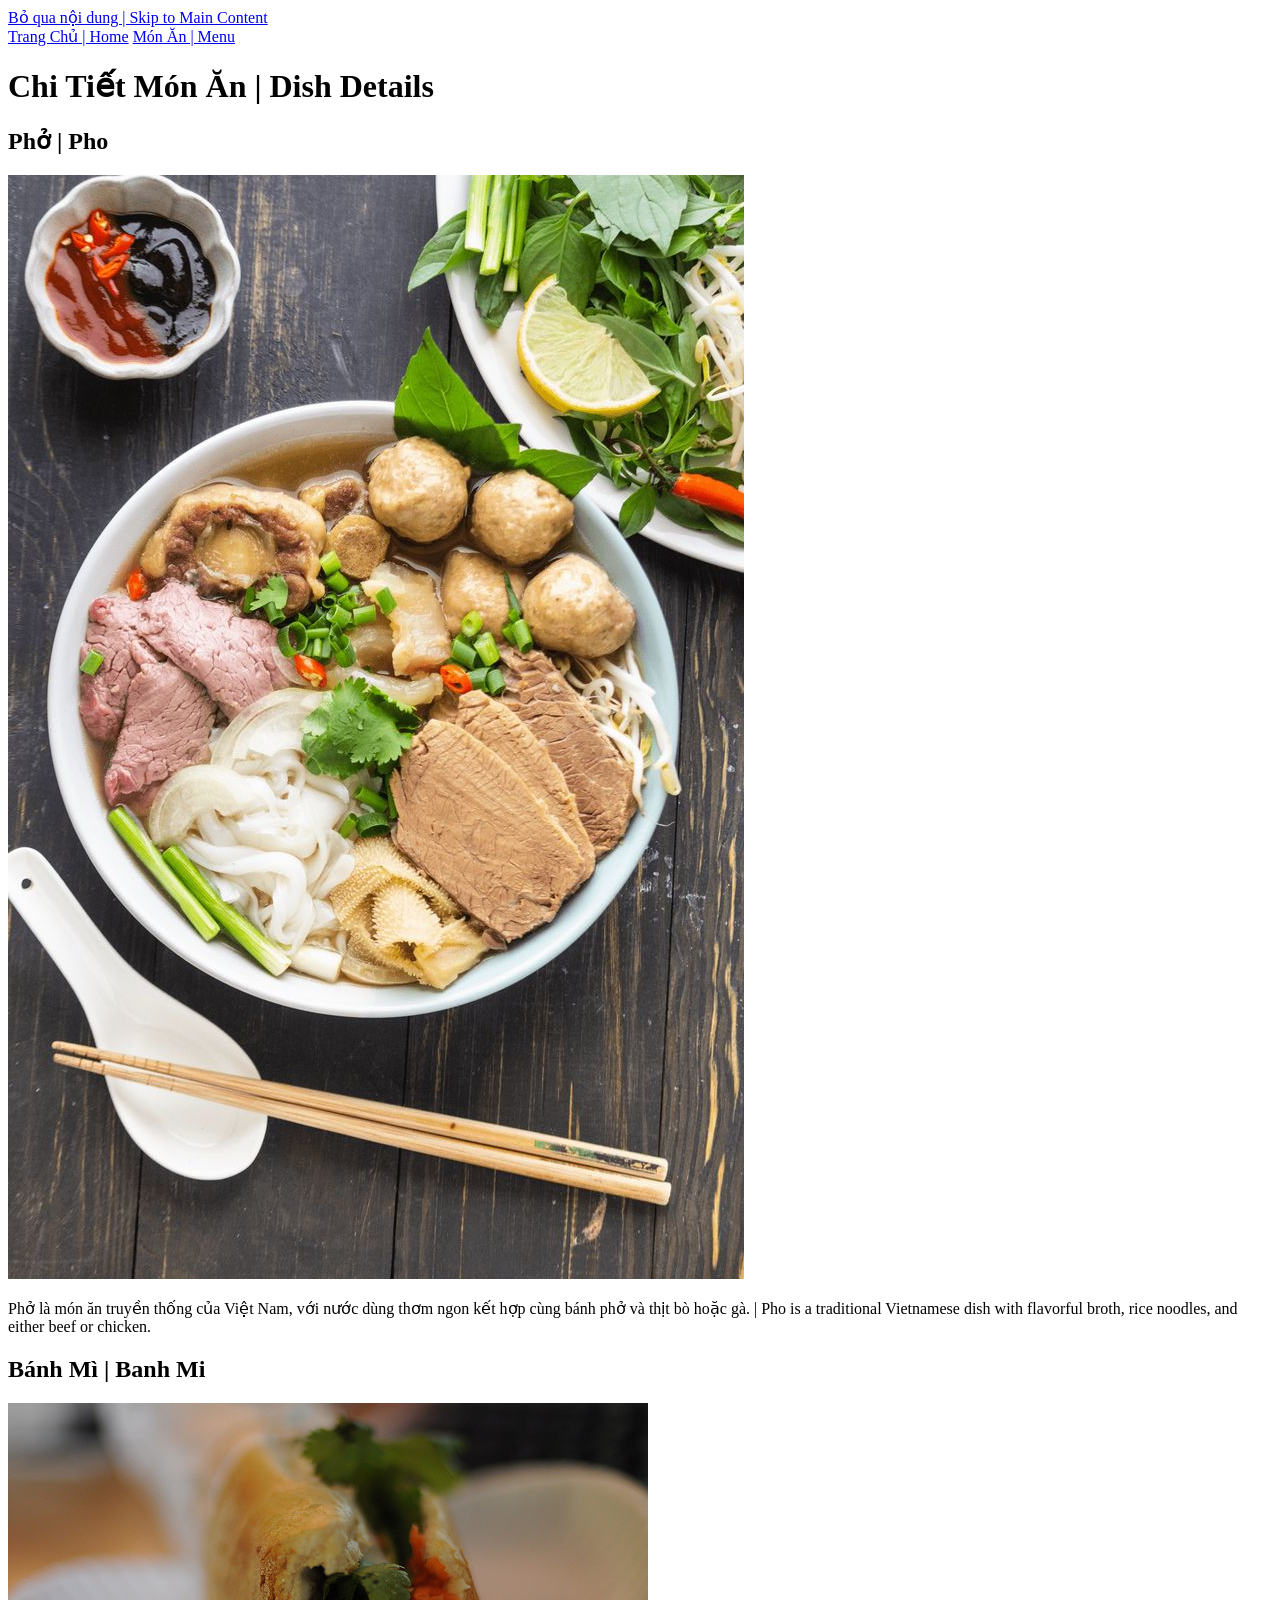
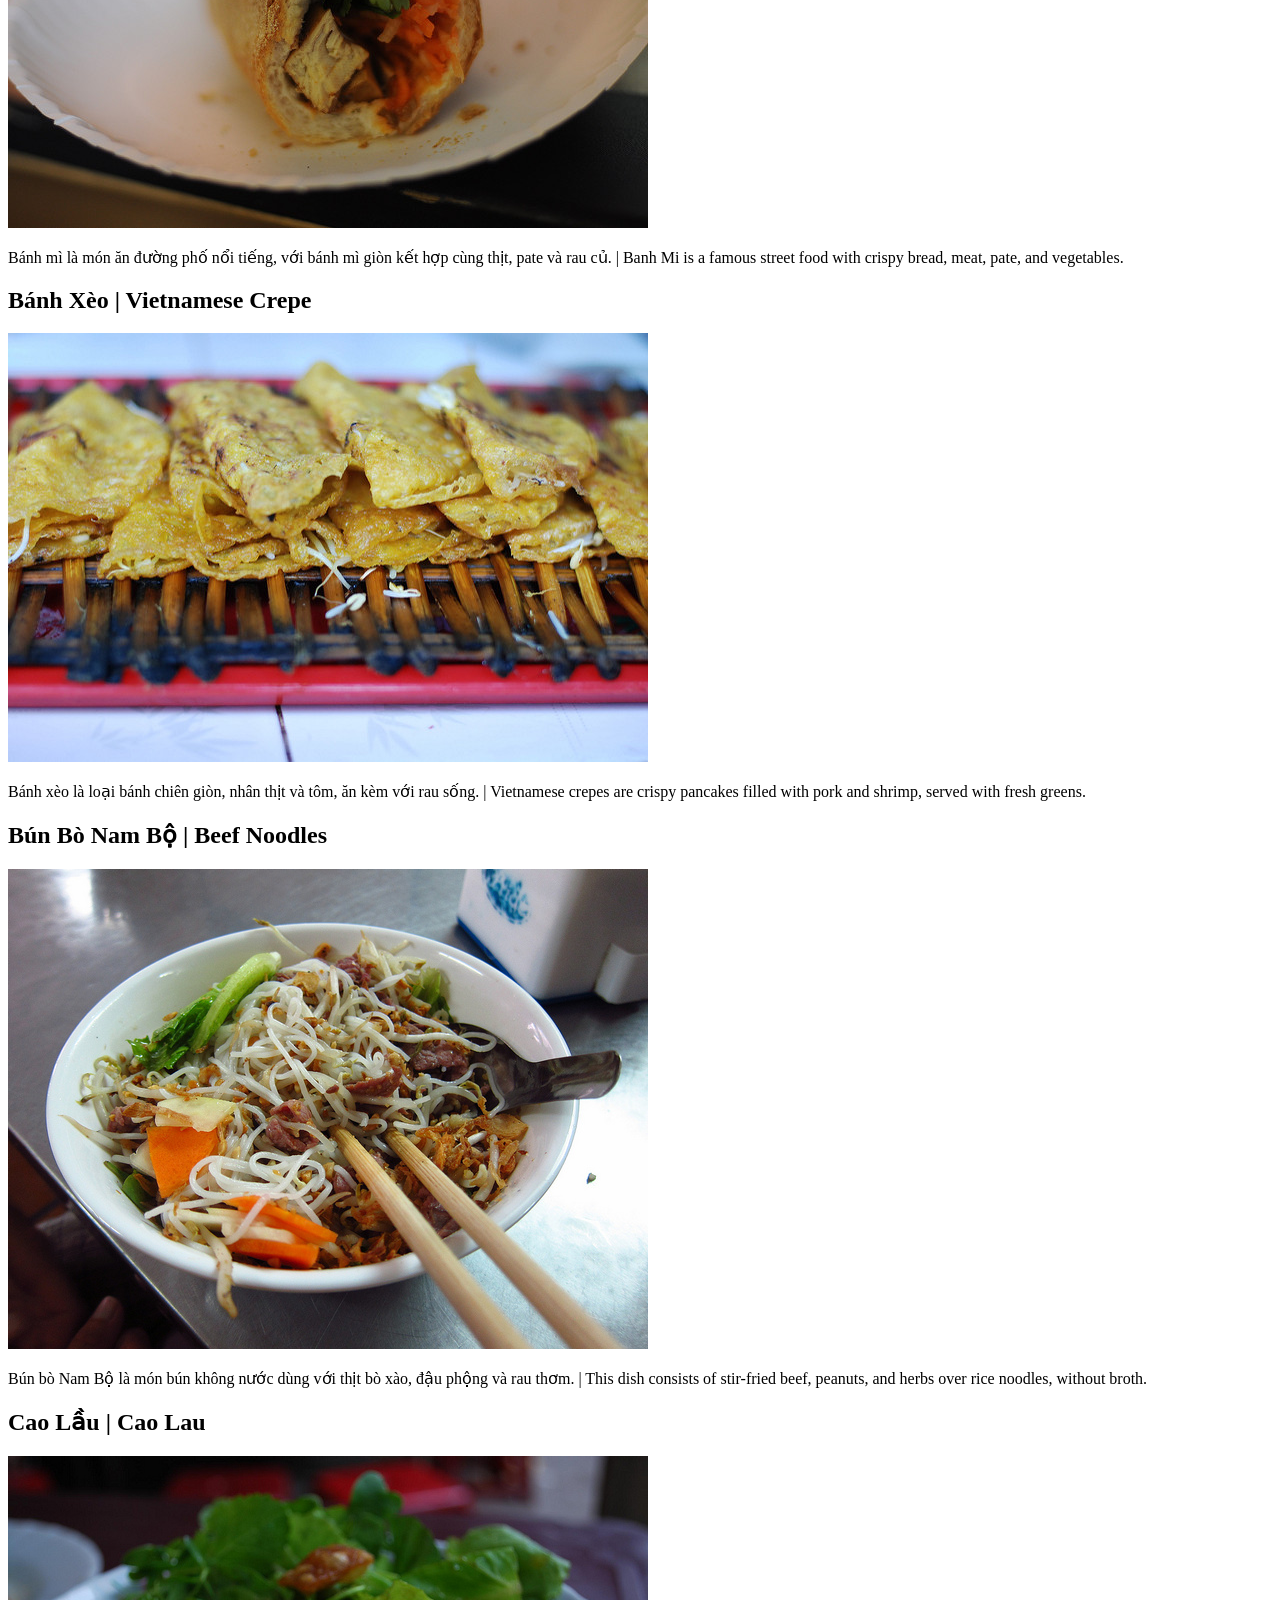
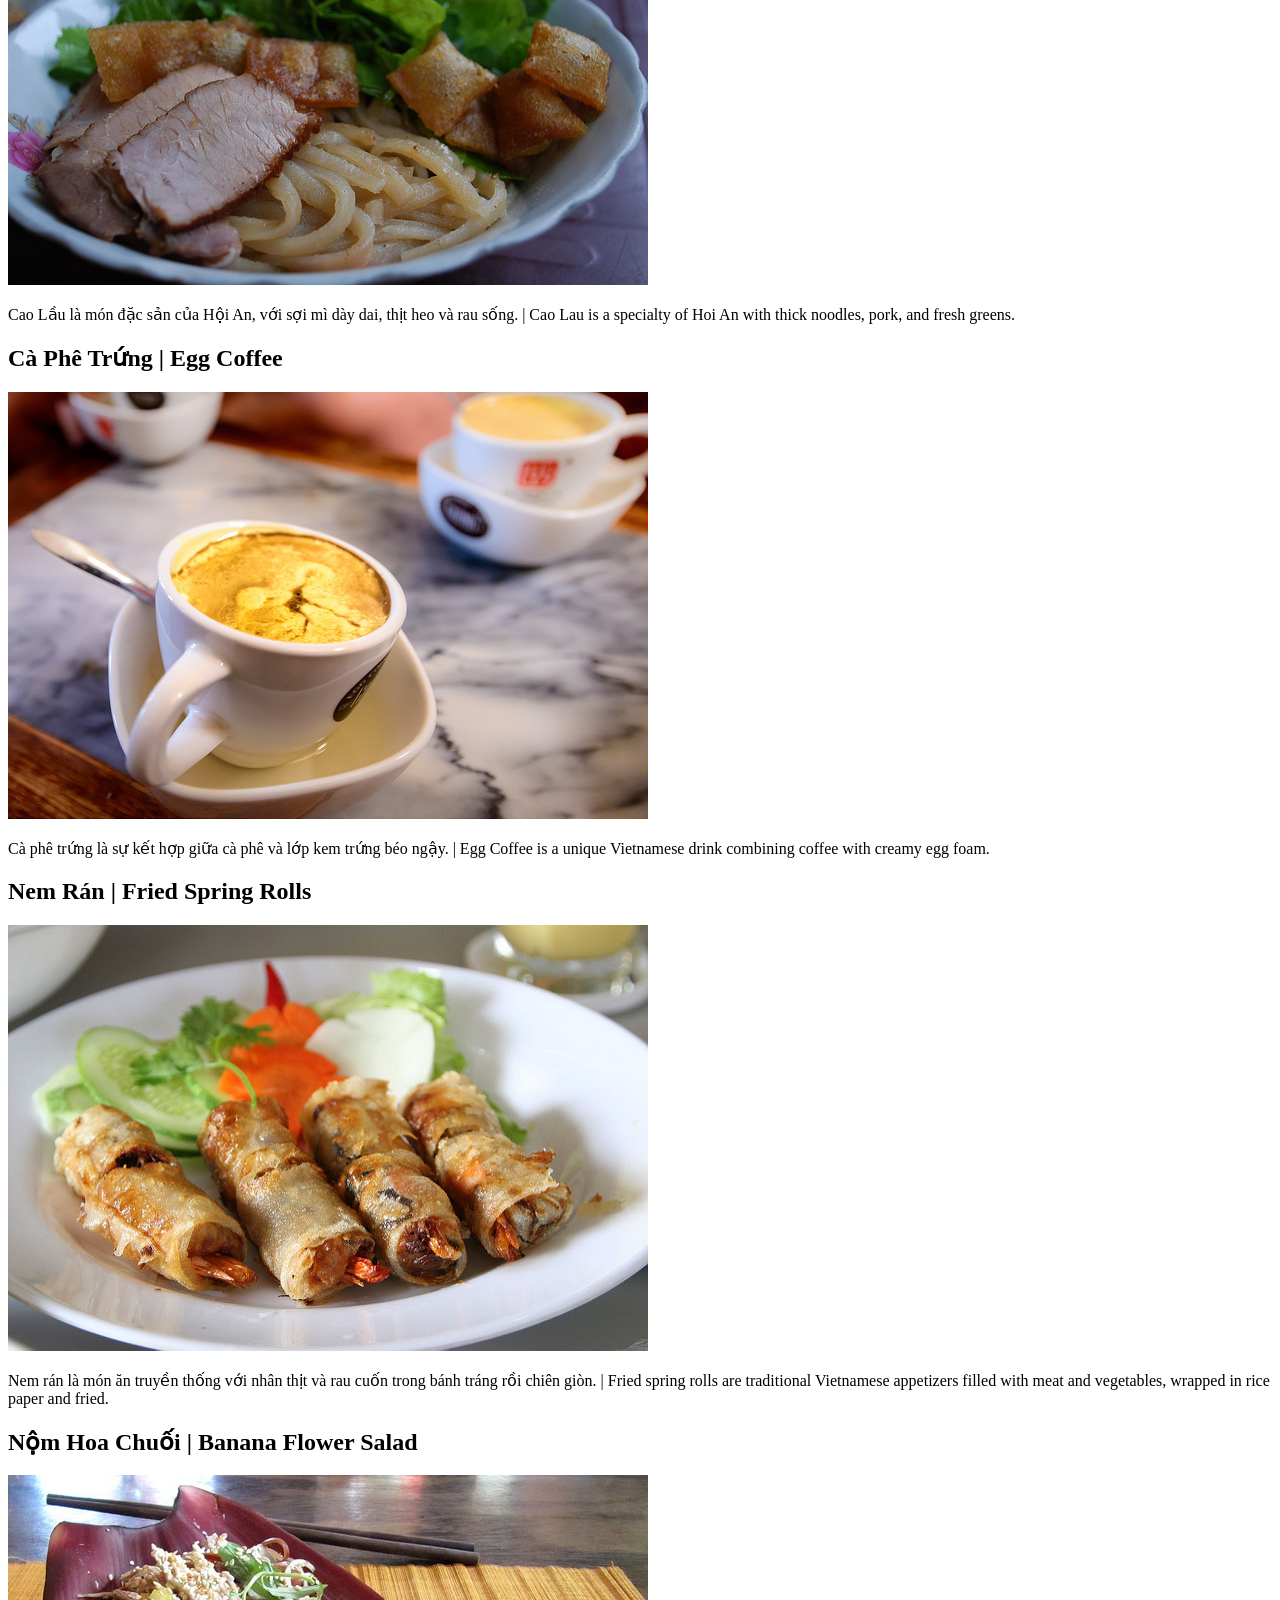
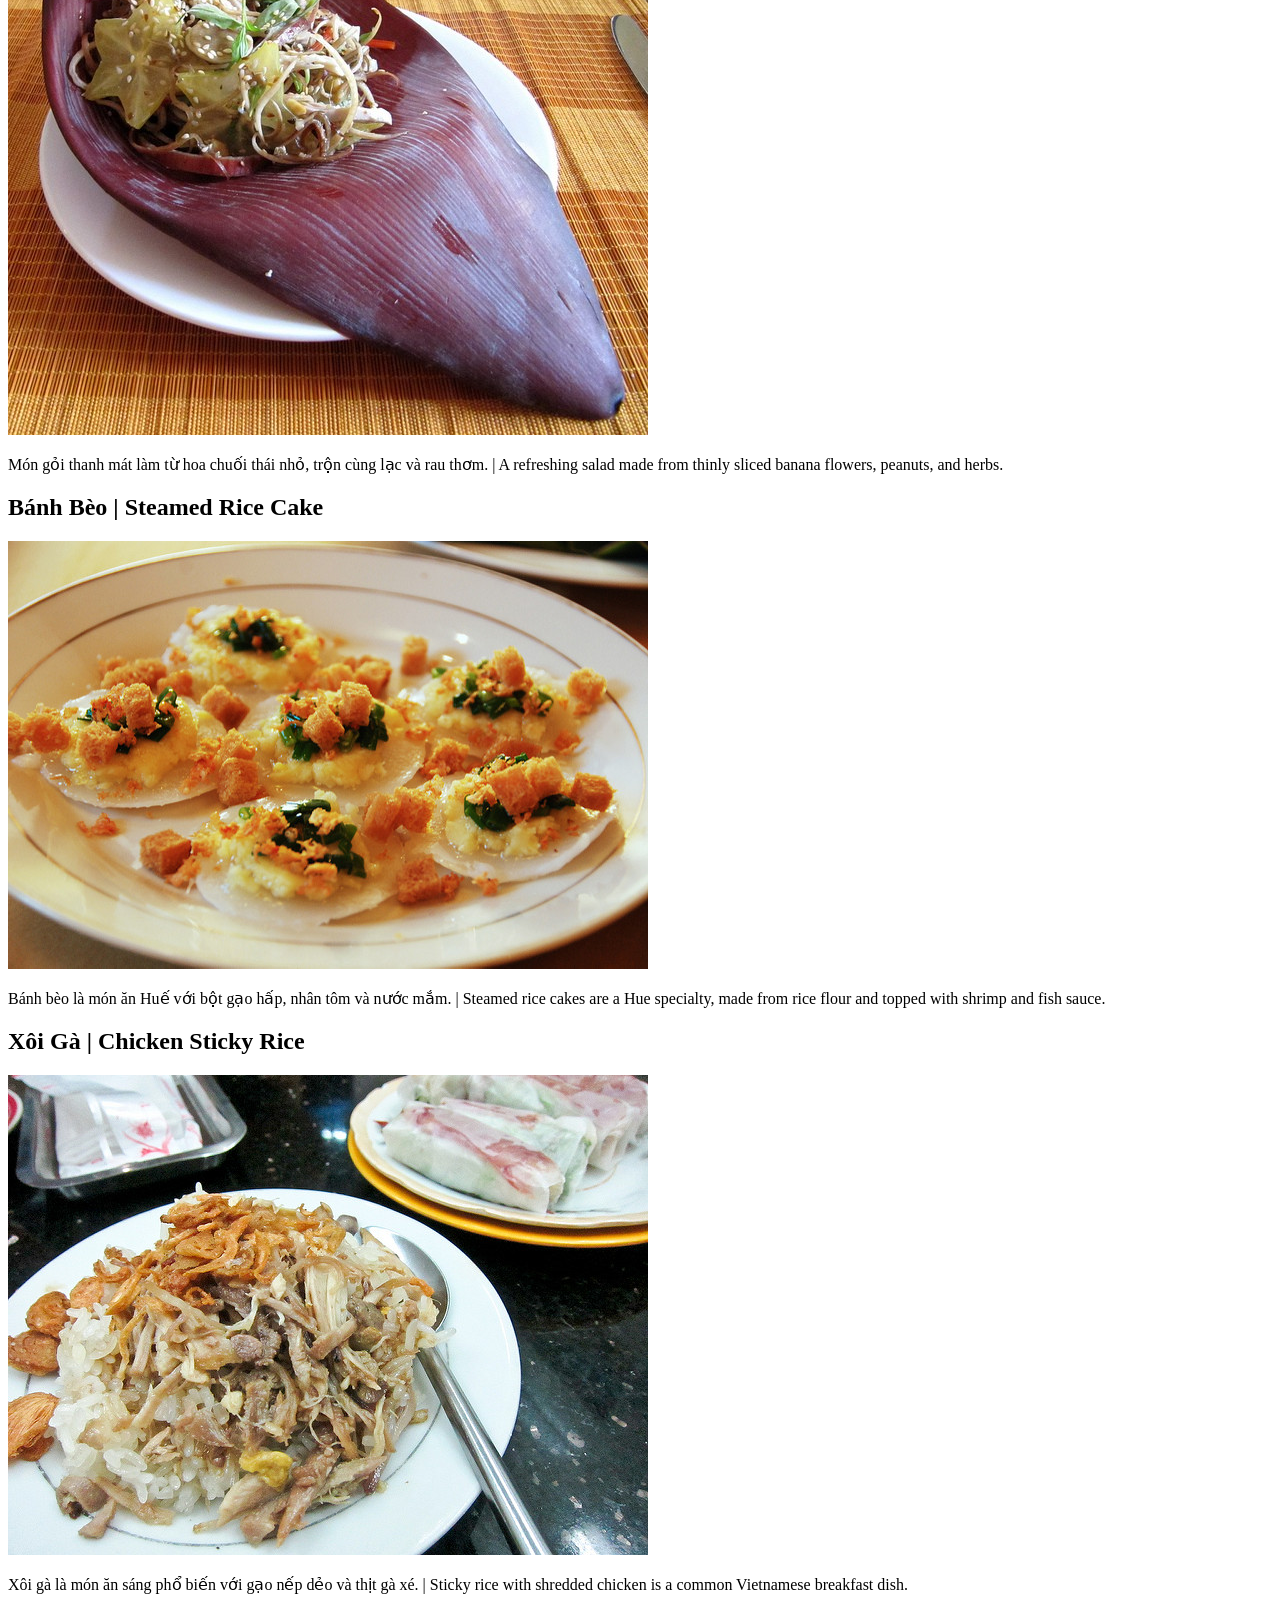
==== src/details.html @ d13ff6bf "push homework 3, 4" ====
<!DOCTYPE html>
<html lang="vi">
<head>
    <meta charset="UTF-8">
    <meta name="viewport" content="width=device-width, initial-scale=1.0">
    <title>Chi Tiết Món Ăn | Dish Details</title>
    <link rel="stylesheet" href="styles.css">
</head>
<body>
    <a href="#main-content" class="skip-link">Bỏ qua nội dung | Skip to Main Content</a>
    <nav>
        <a href="index.html">Trang Chủ | Home</a>
        <a href="menu.html">Món Ăn | Menu</a>
    </nav>
    <header>
        <h1>Chi Tiết Món Ăn | Dish Details</h1>
    </header>
    <main id="main-content">
        <section class="dish">
            <h2>Phở | Pho</h2>
            <img src="images/pho.jpg" alt="Bát phở Việt Nam | A bowl of Vietnamese Pho">
            <p>Phở là món ăn truyền thống của Việt Nam, với nước dùng thơm ngon kết hợp cùng bánh phở và thịt bò hoặc gà. | Pho is a traditional Vietnamese dish with flavorful broth, rice noodles, and either beef or chicken.</p>
        </section>
        <section class="dish">
            <h2>Bánh Mì | Banh Mi</h2>
            <img src="images/banh_mi_vietnam_food.jpg" alt="Bánh mì Việt Nam | Vietnamese Banh Mi">
            <p>Bánh mì là món ăn đường phố nổi tiếng, với bánh mì giòn kết hợp cùng thịt, pate và rau củ. | Banh Mi is a famous street food with crispy bread, meat, pate, and vegetables.</p>
        </section>
        <section class="dish">
            <h2>Bánh Xèo | Vietnamese Crepe</h2>
            <img src="images/banh_xeo_vietnam_food.jpg" alt="Bánh xèo Việt Nam | Vietnamese Crepe">
            <p>Bánh xèo là loại bánh chiên giòn, nhân thịt và tôm, ăn kèm với rau sống. | Vietnamese crepes are crispy pancakes filled with pork and shrimp, served with fresh greens.</p>
        </section>
        <section class="dish">
            <h2>Bún Bò Nam Bộ | Beef Noodles</h2>
            <img src="images/bun_bo_nam_bo_vietnam_food.jpg" alt="Bún bò Nam Bộ | Vietnamese Beef Noodles">
            <p>Bún bò Nam Bộ là món bún không nước dùng với thịt bò xào, đậu phộng và rau thơm. | This dish consists of stir-fried beef, peanuts, and herbs over rice noodles, without broth.</p>
        </section>
        <section class="dish">
            <h2>Cao Lầu | Cao Lau</h2>
            <img src="images/cao_lau_vietnam_food.jpg" alt="Cao Lầu Việt Nam | Vietnamese Cao Lau">
            <p>Cao Lầu là món đặc sản của Hội An, với sợi mì dày dai, thịt heo và rau sống. | Cao Lau is a specialty of Hoi An with thick noodles, pork, and fresh greens.</p>
        </section>
        <section class="dish">
            <h2>Cà Phê Trứng | Egg Coffee</h2>
            <img src="images/egg_coffee_vietnam_food.jpg" alt="Cà phê trứng Việt Nam | Vietnamese Egg Coffee">
            <p>Cà phê trứng là sự kết hợp giữa cà phê và lớp kem trứng béo ngậy. | Egg Coffee is a unique Vietnamese drink combining coffee with creamy egg foam.</p>
        </section>
        <section class="dish">
            <h2>Nem Rán | Fried Spring Rolls</h2>
            <img src="images/fried_spring_rolls_vietnam_food.jpg" alt="Nem rán Việt Nam | Vietnamese Fried Spring Rolls">
            <p>Nem rán là món ăn truyền thống với nhân thịt và rau cuốn trong bánh tráng rồi chiên giòn. | Fried spring rolls are traditional Vietnamese appetizers filled with meat and vegetables, wrapped in rice paper and fried.</p>
        </section>
        <section class="dish">
            <h2>Nộm Hoa Chuối | Banana Flower Salad</h2>
            <img src="images/banana_flower_vietnam_food.jpg" alt="Nộm hoa chuối | Banana Flower Salad">
            <p>Món gỏi thanh mát làm từ hoa chuối thái nhỏ, trộn cùng lạc và rau thơm. | A refreshing salad made from thinly sliced banana flowers, peanuts, and herbs.</p>
        </section>
        <section class="dish">
            <h2>Bánh Bèo | Steamed Rice Cake</h2>
            <img src="images/steam_rice_cake.jpg" alt="Bánh bèo Việt Nam | Vietnamese Steamed Rice Cake">
            <p>Bánh bèo là món ăn Huế với bột gạo hấp, nhân tôm và nước mắm. | Steamed rice cakes are a Hue specialty, made from rice flour and topped with shrimp and fish sauce.</p>
        </section>
        <section class="dish">
            <h2>Xôi Gà | Chicken Sticky Rice</h2>
            <img src="images/xoi_ga_vietnam_food.jpg" alt="Xôi gà Việt Nam | Vietnamese Chicken Sticky Rice">
            <p>Xôi gà là món ăn sáng phổ biến với gạo nếp dẻo và thịt gà xé. | Sticky rice with shredded chicken is a common Vietnamese breakfast dish.</p>
        </section>
    </main>
</body>
</html>
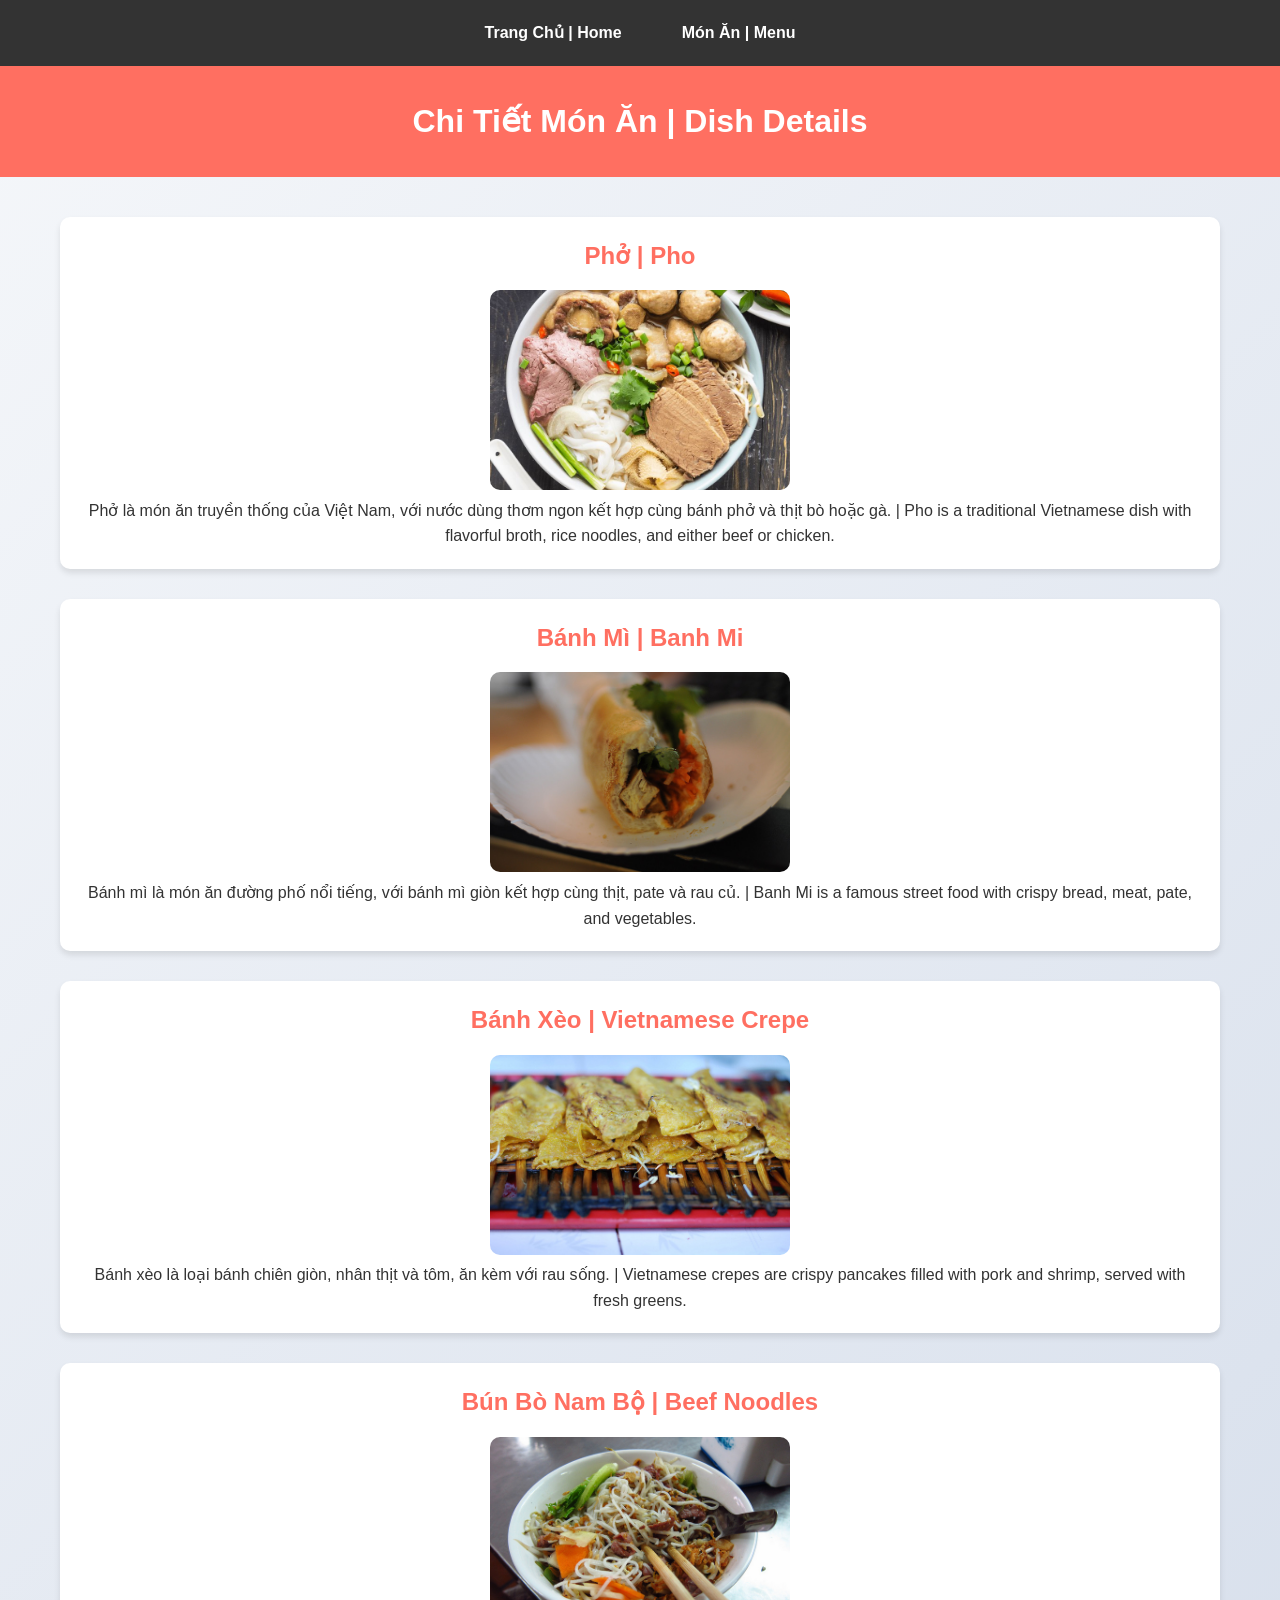
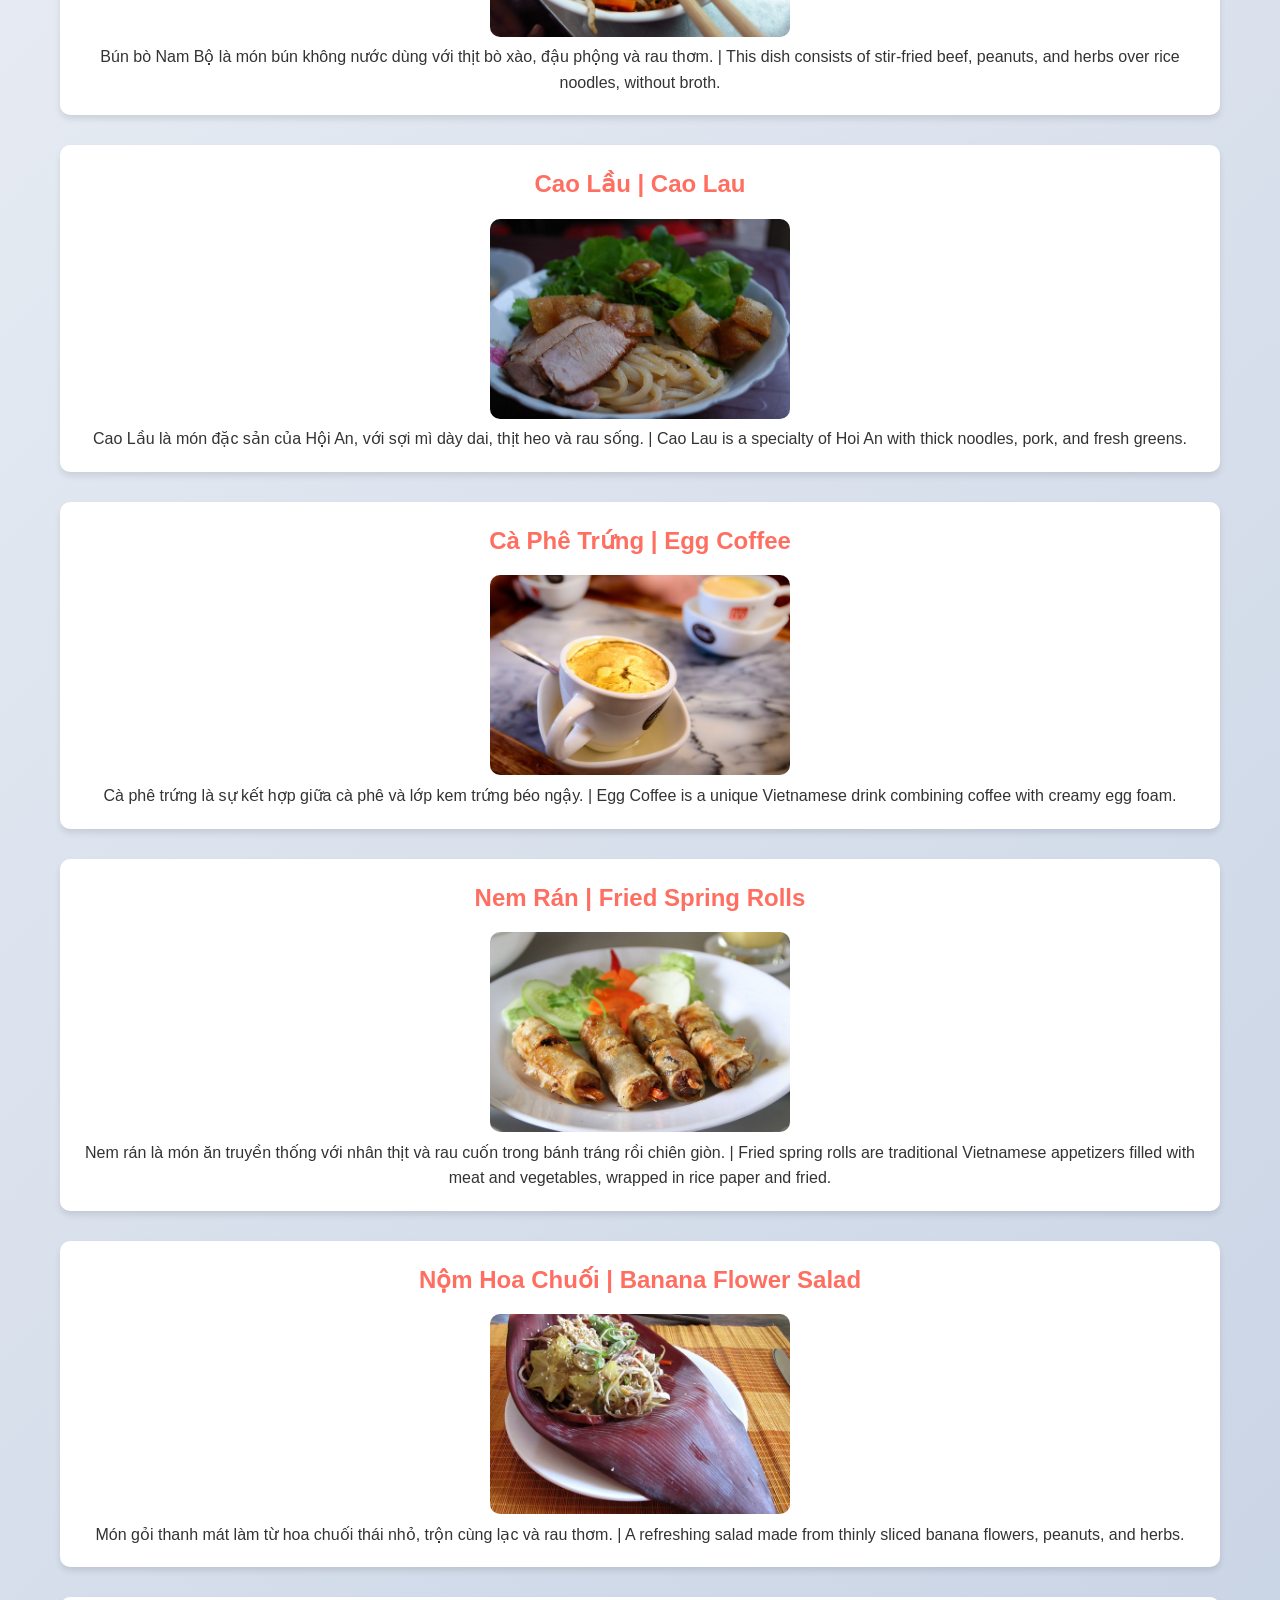
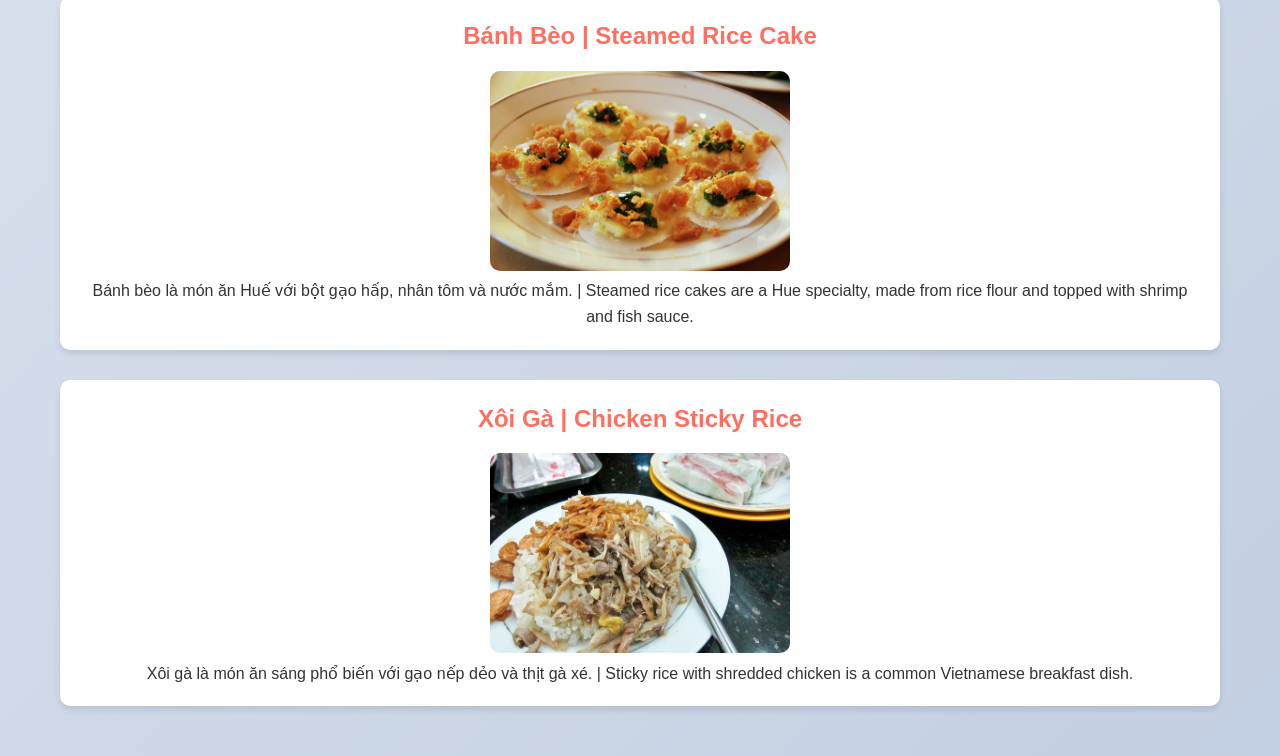
==== commit be320d92: "Update details.html" ====
--- a/src/details.html
+++ b/src/details.html
@@ -4,7 +4,7 @@
     <meta charset="UTF-8">
     <meta name="viewport" content="width=device-width, initial-scale=1.0">
     <title>Chi Tiết Món Ăn | Dish Details</title>
-    <link rel="stylesheet" href="styles.css">
+    <link rel="stylesheet" href="css/style.css">
 </head>
 <body>
     <a href="#main-content" class="skip-link">Bỏ qua nội dung | Skip to Main Content</a>
--- a/src/css/style.css
+++ b/src/css/style.css
@@ -0,0 +1,163 @@
+/* Import Google Font Roboto */
+@import url('https://fonts.googleapis.com/css2?family=Roboto:wght@400;700&display=swap');
+
+/* ========================
+   RESET & GENERAL STYLES
+======================== */
+* {
+  margin: 0;
+  padding: 0;
+  box-sizing: border-box;
+}
+
+body {
+  font-family: 'Roboto', sans-serif;
+  background: linear-gradient(135deg, #f5f7fa, #c3cfe2);
+  color: #333;
+  line-height: 1.6;
+}
+
+/* ========================
+   SKIP TO MAIN CONTENT LINK
+======================== */
+.skip-link {
+  position: absolute;
+  top: -40px;
+  left: 10px;
+  background: #333;
+  color: #fff;
+  padding: 10px;
+  text-decoration: none;
+  z-index: 100;
+  transition: top 0.3s ease;
+}
+
+.skip-link:focus {
+  top: 10px;
+}
+
+/* ========================
+   NAVIGATION
+======================== */
+nav {
+  background-color: #333;
+  padding: 10px 0;
+  display: flex;
+  justify-content: center;
+  gap: 20px;
+}
+
+nav a {
+  color: #fff;
+  text-decoration: none;
+  font-weight: bold;
+  padding: 10px 20px;
+  transition: background 0.3s ease;
+}
+
+nav a:hover {
+  background: #555;
+  border-radius: 5px;
+}
+
+/* ========================
+   HEADER
+======================== */
+header {
+  background: #ff6f61;
+  color: #fff;
+  padding: 30px 20px;
+  text-align: center;
+  margin-bottom: 20px;
+}
+
+/* ========================
+   MAIN CONTENT AREA
+======================== */
+main {
+  padding: 20px;
+  margin: 0 auto;
+  max-width: 1200px;
+}
+
+/* ========================
+   DISH DETAIL STYLING
+======================== */
+.dish {
+  background: #fff;
+  margin-bottom: 30px;
+  padding: 20px;
+  border-radius: 10px;
+  box-shadow: 0 4px 6px rgba(0, 0, 0, 0.1);
+  transition: transform 0.3s ease;
+  text-align: center;
+}
+
+.dish:hover {
+  transform: translateY(-5px);
+}
+
+.dish h2 {
+  margin-bottom: 15px;
+  color: #ff6f61;
+}
+
+.dish p {
+  font-size: 1rem;
+}
+
+/* ========================
+   IMAGE STYLING
+======================== */
+.dish img {
+  width: 100%;
+  max-width: 300px;
+  height: 200px;
+  object-fit: cover;
+  border-radius: 10px;
+  transition: transform 0.3s ease, box-shadow 0.3s ease;
+}
+
+.dish img:hover {
+  transform: scale(1.1);
+  box-shadow: 0 4px 8px rgba(0, 0, 0, 0.2);
+}
+
+/* ========================
+   MENU GRID LAYOUT (cho menu.html)
+======================== */
+.grid-container {
+  display: grid;
+  grid-template-columns: repeat(auto-fit, minmax(200px, 1fr));
+  gap: 20px;
+  padding: 20px;
+}
+
+.menu-item {
+  text-align: center;
+  background: #fff;
+  padding: 15px;
+  border-radius: 10px;
+  box-shadow: 0 0 10px rgba(0,0,0,0.1);
+}
+
+/* ========================
+   FOOTER
+======================== */
+footer {
+  background: #333;
+  color: #fff;
+  text-align: center;
+  padding: 15px;
+  margin-top: 20px;
+}
+
+/* ========================
+   RESPONSIVE DESIGN
+======================== */
+@media (max-width: 768px) {
+  nav {
+    flex-direction: column;
+    gap: 10px;
+  }
+}
